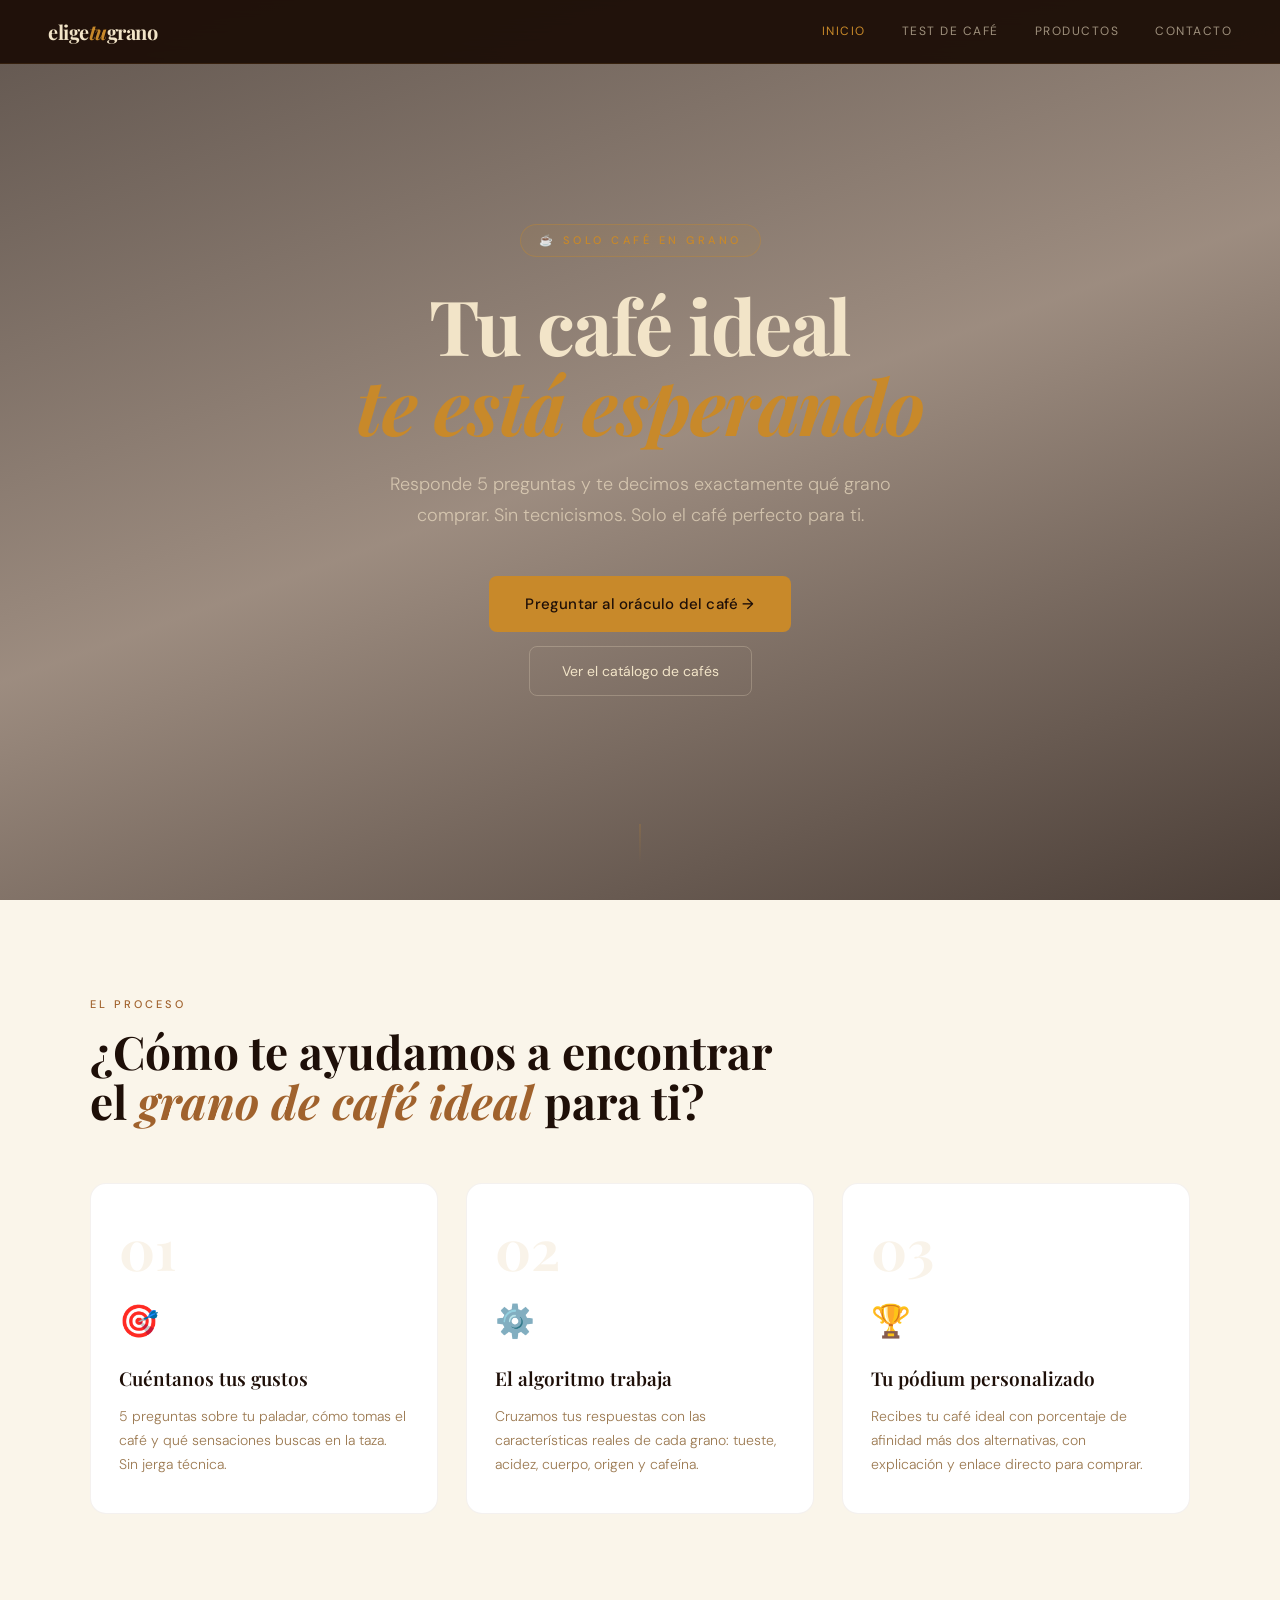
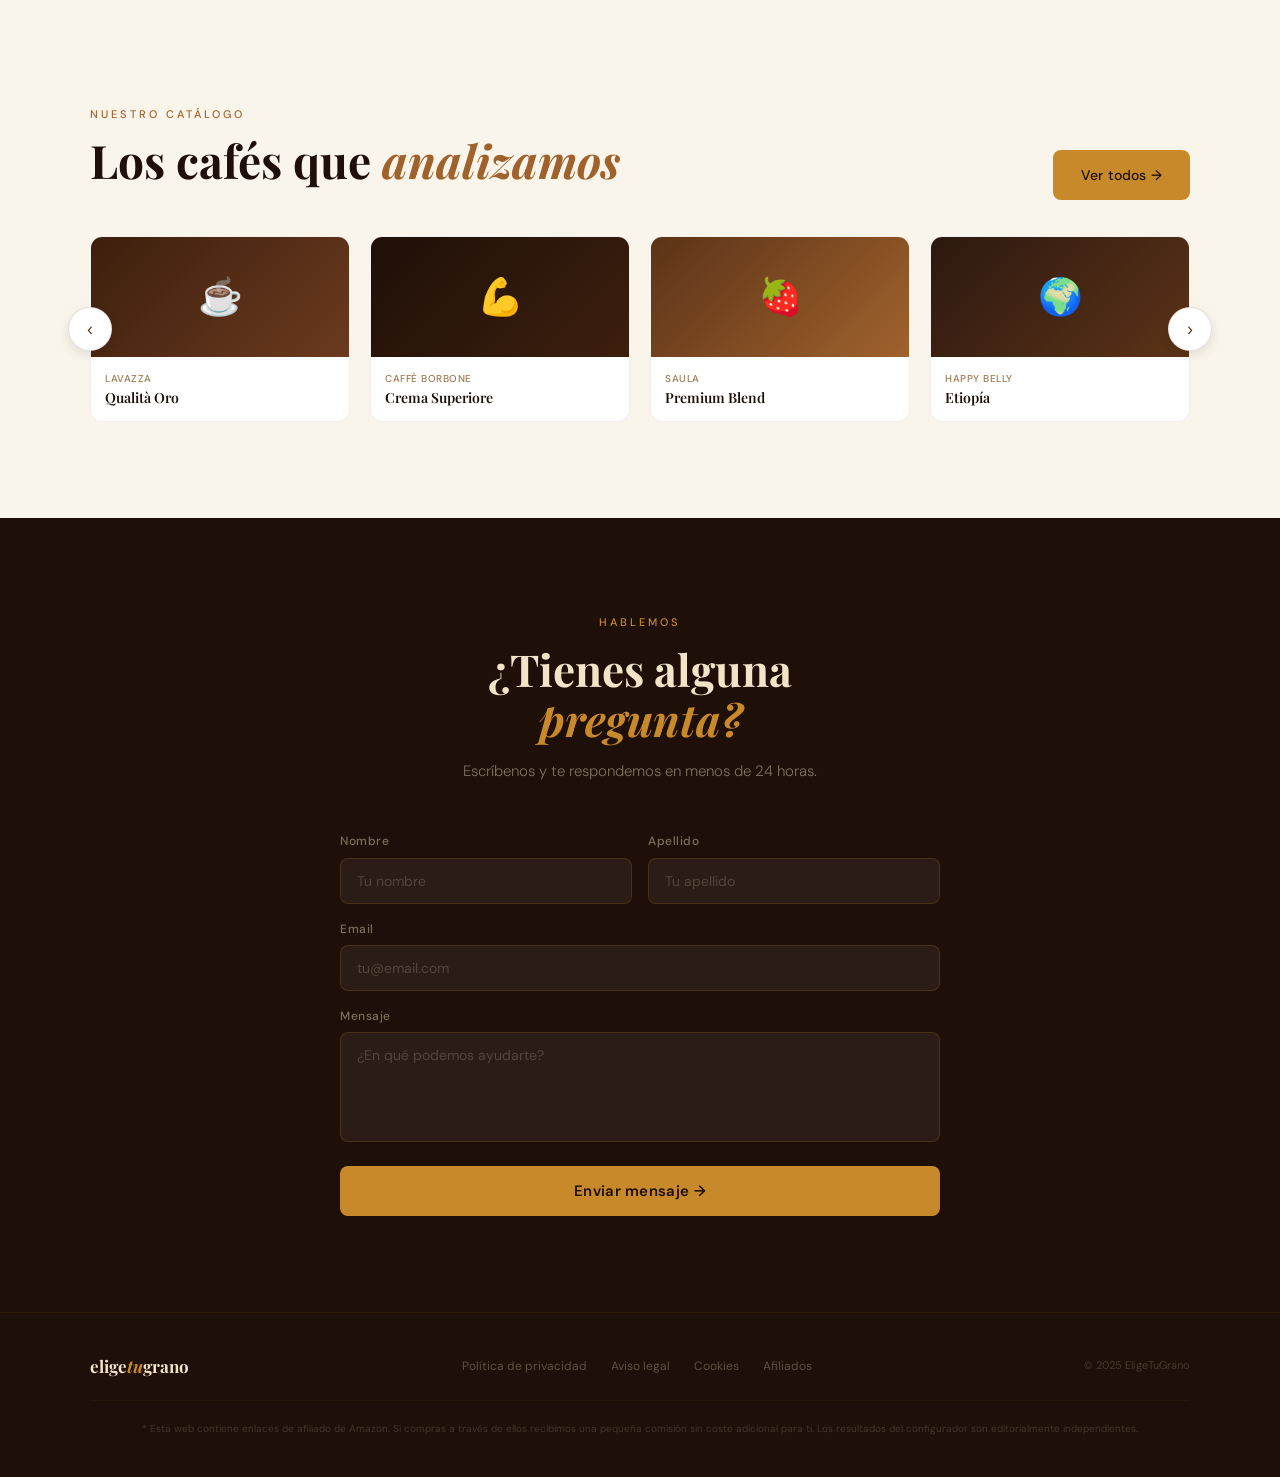
==== index.html @ d33032c9 "Add files via upload" ====
<!DOCTYPE html>
<html lang="es">
<head>
<meta charset="UTF-8">
<link rel="icon" href="favicon.png" type="image/png">
<link rel="apple-touch-icon" href="favicon.png">
<meta name="viewport" content="width=device-width, initial-scale=1.0">
<meta name="robots" content="noindex, nofollow">
<meta name="description" content="Descubre tu café en grano ideal en 5 preguntas. Configurador personalizado con pódium de afinidad.">
<title>EligeTuGrano — Encuentra tu café ideal en grano</title>
<!-- Google Tag Manager -->
<script>(function(w,d,s,l,i){w[l]=w[l]||[];w[l].push({'gtm.start':
new Date().getTime(),event:'gtm.js'});var f=d.getElementsByTagName(s)[0],
j=d.createElement(s),dl=l!='dataLayer'?'&l='+l:'';j.async=true;j.src=
'https://www.googletagmanager.com/gtm.js?id='+i+dl;f.parentNode.insertBefore(j,f);
})(window,document,'script','dataLayer','GTM-K8HG73FW');</script>
<!-- End Google Tag Manager -->
<link rel="preconnect" href="https://fonts.googleapis.com">
<link href="https://fonts.googleapis.com/css2?family=Playfair+Display:ital,wght@0,400;0,600;0,700;1,400;1,600&family=DM+Sans:ital,wght@0,300;0,400;0,500;1,300&display=swap" rel="stylesheet">
<link rel="stylesheet" href="estilos.css">
<style>
/* ── ESTILOS ESPECÍFICOS DE LA HOME ── */
.hero{min-height:100vh;position:relative;display:flex;align-items:center;justify-content:center;text-align:center;padding:100px 24px 80px;overflow:hidden;}
.hero-bg{position:absolute;inset:0;background-image:url('https://images.unsplash.com/photo-1447933601403-0c6688de566e?w=1600&q=80');background-size:cover;background-position:center;filter:brightness(0.35);}
.hero-overlay{position:absolute;inset:0;background:linear-gradient(160deg,rgba(30,15,8,0.7) 0%,rgba(61,31,13,0.5) 50%,rgba(30,15,8,0.8) 100%);}
.hero-content{position:relative;z-index:2;max-width:720px;}
.hero-eyebrow{display:inline-flex;align-items:center;gap:8px;font-size:11px;font-weight:500;letter-spacing:3.5px;text-transform:uppercase;color:var(--honey);margin-bottom:28px;border:1px solid rgba(200,137,42,0.35);padding:7px 18px;border-radius:40px;background:rgba(200,137,42,0.08);}
.hero-title{font-family:var(--font-serif);font-size:clamp(44px,7vw,76px);font-weight:700;color:var(--cream);line-height:1.05;margin-bottom:24px;letter-spacing:-1.5px;}
.hero-title em{font-style:italic;color:var(--honey);}
.hero-subtitle{font-size:18px;color:rgba(242,228,200,0.65);font-weight:300;line-height:1.75;max-width:520px;margin:0 auto 44px;}
.hero-cta{display:inline-flex;align-items:center;gap:10px;background:var(--honey);color:var(--espresso);border:none;border-radius:var(--radius-sm);padding:17px 36px;font-size:16px;font-weight:500;font-family:var(--font-sans);cursor:pointer;transition:all 0.25s;letter-spacing:0.2px;}
.hero-cta:hover{background:var(--latte);transform:translateY(-3px);box-shadow:0 12px 32px rgba(200,137,42,0.35);}
.hero-cta-arrow{font-size:18px;transition:transform 0.2s;}
.hero-cta:hover .hero-cta-arrow{transform:translateX(4px);}
.hero-scroll{position:absolute;bottom:36px;left:50%;transform:translateX(-50%);display:flex;flex-direction:column;align-items:center;gap:8px;animation:bounce 2s infinite;}
.hero-scroll-line{width:1px;height:40px;background:linear-gradient(to bottom,rgba(200,137,42,0.4),transparent);}
@keyframes bounce{0%,100%{transform:translateX(-50%) translateY(0);}50%{transform:translateX(-50%) translateY(6px);}}
.como{background:var(--milk);}
.como-header{margin-bottom:56px;}
.como-grid{display:grid;grid-template-columns:repeat(3,1fr);gap:28px;}
.como-card{background:white;border-radius:var(--radius-lg);padding:36px 28px;border:1px solid rgba(106,58,31,0.07);transition:all 0.35s;position:relative;overflow:hidden;opacity:0;transform:translateY(24px);}
.como-card.visible{opacity:1;transform:translateY(0);}
.como-card::after{content:'';position:absolute;bottom:0;left:0;right:0;height:2px;background:linear-gradient(90deg,var(--honey),var(--caramel));transform:scaleX(0);transition:transform 0.35s;transform-origin:left;}
.como-card:hover{transform:translateY(-6px);box-shadow:0 16px 40px rgba(106,58,31,0.1);}
.como-card:hover::after{transform:scaleX(1);}
.como-num{font-family:var(--font-serif);font-size:56px;font-weight:700;color:rgba(200,137,42,0.1);line-height:1;margin-bottom:20px;}
.como-icon{font-size:32px;margin-bottom:16px;display:block;}
.como-card-title{font-family:var(--font-serif);font-size:19px;font-weight:600;color:var(--espresso);margin-bottom:12px;}
.como-card-desc{font-size:14px;color:var(--text-soft);line-height:1.7;font-weight:300;}
.destacados{background:var(--foam);}
.destacados-header{display:flex;align-items:flex-end;justify-content:space-between;margin-bottom:48px;flex-wrap:wrap;gap:16px;}
.destacados-grid{display:grid;grid-template-columns:repeat(4,1fr);gap:20px;}
.destacado-card{background:white;border-radius:var(--radius-md);overflow:hidden;border:1px solid rgba(106,58,31,0.07);transition:all 0.3s;cursor:pointer;opacity:0;transform:translateY(20px);display:block;}
.destacado-card.visible{opacity:1;transform:translateY(0);}
.destacado-card:hover{transform:translateY(-6px);box-shadow:0 16px 32px rgba(106,58,31,0.14);}
.destacado-img{height:200px;display:flex;align-items:center;justify-content:center;font-size:56px;position:relative;overflow:hidden;}
.dest-bg1{background:linear-gradient(135deg,#2C1810,#5C3317);}
.dest-bg2{background:linear-gradient(135deg,#1E0F08,#3D1F0D);}
.dest-bg3{background:linear-gradient(135deg,#4A2010,#8B4A1A);}
.dest-bg4{background:linear-gradient(135deg,#3D1F0D,#7A4020);}
.destacado-badge{position:absolute;top:12px;left:12px;background:var(--honey);color:var(--espresso);font-size:9px;font-weight:700;letter-spacing:1.5px;text-transform:uppercase;padding:4px 10px;border-radius:4px;}
.destacado-body{padding:18px 16px 20px;}
.destacado-brand{font-size:11px;color:var(--text-soft);font-weight:500;letter-spacing:0.5px;margin-bottom:4px;text-transform:uppercase;}
.destacado-name{font-family:var(--font-serif);font-size:17px;font-weight:600;color:var(--espresso);line-height:1.3;}
.carrusel-section{background:var(--milk);}
.carrusel-header{display:flex;align-items:flex-end;justify-content:space-between;margin-bottom:36px;flex-wrap:wrap;gap:16px;}
.carrusel-wrap{position:relative;}
.carrusel-track-outer{overflow:hidden;border-radius:var(--radius-md);}
.carrusel-track{display:flex;gap:20px;transition:transform 0.4s cubic-bezier(0.4,0,0.2,1);}
.carrusel-item{flex:0 0 calc(25% - 15px);background:white;border-radius:var(--radius-md);border:1px solid rgba(106,58,31,0.08);overflow:hidden;cursor:pointer;transition:all 0.25s;display:block;}
.carrusel-item:hover{transform:translateY(-4px);box-shadow:0 8px 24px rgba(106,58,31,0.12);}
.carrusel-img{height:120px;display:flex;align-items:center;justify-content:center;font-size:36px;}
.car-bg1{background:linear-gradient(135deg,#3D1F0D,#6B3A1F);}
.car-bg2{background:linear-gradient(135deg,#1E0F08,#3D1F0D);}
.car-bg3{background:linear-gradient(135deg,#5C3317,#A0622D);}
.car-bg4{background:linear-gradient(135deg,#2C1810,#5C3317);}
.car-bg5{background:linear-gradient(135deg,#4A2010,#8B4A1A);}
.car-bg6{background:linear-gradient(135deg,#3A1A08,#704020);}
.carrusel-body{padding:14px;}
.carrusel-brand{font-size:10px;color:var(--text-soft);font-weight:500;letter-spacing:0.5px;margin-bottom:2px;text-transform:uppercase;}
.carrusel-name{font-family:var(--font-serif);font-size:14px;font-weight:600;color:var(--espresso);line-height:1.3;}
.carrusel-btn{position:absolute;top:50%;transform:translateY(-50%);width:44px;height:44px;border-radius:50%;background:white;border:1px solid rgba(106,58,31,0.15);display:flex;align-items:center;justify-content:center;cursor:pointer;transition:all 0.2s;font-size:18px;color:var(--bark);box-shadow:0 4px 12px rgba(0,0,0,0.1);z-index:10;}
.carrusel-btn:hover{background:var(--honey);color:var(--espresso);border-color:var(--honey);}
.carrusel-btn.prev{left:-22px;}
.carrusel-btn.next{right:-22px;}
.contacto-home{background:var(--espresso);padding:96px 24px;}
.contacto-home-inner{max-width:600px;margin:0 auto;text-align:center;}
.contacto-eyebrow{font-size:11px;font-weight:500;letter-spacing:3px;text-transform:uppercase;color:var(--honey);margin-bottom:12px;}
.contacto-title{font-family:var(--font-serif);font-size:clamp(28px,4vw,44px);font-weight:700;color:var(--cream);line-height:1.15;margin-bottom:14px;}
.contacto-title em{font-style:italic;color:var(--honey);}
.contacto-sub{font-size:15px;color:rgba(242,228,200,0.45);font-weight:300;line-height:1.7;margin-bottom:48px;}
.form-box{text-align:left;}
@media(max-width:1024px){.destacados-grid{grid-template-columns:repeat(2,1fr);}.carrusel-item{flex:0 0 calc(33.33% - 14px);}}
@media(max-width:768px){.como-grid{grid-template-columns:1fr;}.destacados-grid{grid-template-columns:repeat(2,1fr);}.carrusel-item{flex:0 0 calc(50% - 10px);}}
@media(max-width:480px){.destacados-grid{grid-template-columns:1fr;}.carrusel-item{flex:0 0 100%;}}
</style>
</head>
<body>
<!-- Google Tag Manager (noscript) -->
<noscript><iframe src="https://www.googletagmanager.com/ns.html?id=GTM-K8HG73FW"
height="0" width="0" style="display:none;visibility:hidden"></iframe></noscript>
<!-- End Google Tag Manager (noscript) -->

<div id="nav-placeholder"></div>
<section class="hero" id="inicio">
  <div class="hero-bg"></div>
  <div class="hero-overlay"></div>
  <div class="hero-content">
    <div class="hero-eyebrow">☕ Solo café en grano</div>
    <h1 class="hero-title">Tu café ideal<br><em>te está esperando</em></h1>
    <p class="hero-subtitle">Responde 5 preguntas y te decimos exactamente qué grano comprar. Sin tecnicismos. Solo el café perfecto para ti.</p>
    <div style="display:flex;flex-direction:column;align-items:center;gap:14px;margin-top:40px">
      <a href="configurador.html" class="btn-primary" style="font-size:15px;padding:16px 36px;">Preguntar al oráculo del café →</a>
      <a href="productos.html" class="btn-ghost" style="font-size:14px;padding:13px 32px;">Ver el catálogo de cafés</a>
    </div>
  </div>
  <div class="hero-scroll"><div class="hero-scroll-line"></div></div>
</section>

<section class="como" id="como">
  <div class="section-inner">
    <div class="como-header fade-in">
      <div class="section-eyebrow">El proceso</div>
      <h2 class="section-title">¿Cómo te ayudamos a encontrar<br>el <em>grano de café ideal</em> para ti?</h2>
    </div>
    <div class="como-grid">
      <div class="como-card">
        <div class="como-num">01</div>
        <span class="como-icon">🎯</span>
        <div class="como-card-title">Cuéntanos tus gustos</div>
        <div class="como-card-desc">5 preguntas sobre tu paladar, cómo tomas el café y qué sensaciones buscas en la taza. Sin jerga técnica.</div>
      </div>
      <div class="como-card">
        <div class="como-num">02</div>
        <span class="como-icon">⚙️</span>
        <div class="como-card-title">El algoritmo trabaja</div>
        <div class="como-card-desc">Cruzamos tus respuestas con las características reales de cada grano: tueste, acidez, cuerpo, origen y cafeína.</div>
      </div>
      <div class="como-card">
        <div class="como-num">03</div>
        <span class="como-icon">🏆</span>
        <div class="como-card-title">Tu pódium personalizado</div>
        <div class="como-card-desc">Recibes tu café ideal con porcentaje de afinidad más dos alternativas, con explicación y enlace directo para comprar.</div>
      </div>
    </div>

  </div>
</section>

<section class="destacados" id="section-destacados" style="display:none">
  <div class="section-inner">
    <div class="destacados-header fade-in">
      <div>
        <div class="section-eyebrow">Selección editorial</div>
        <h2 class="section-title">Cafés <em>destacados</em></h2>
        <p class="section-sub">Te presentamos las tendencias del momento</p>
      </div>
    </div>
    <div class="destacados-grid" id="destacados-grid">
      <a href="productos.html" class="destacado-card">
        <div class="destacado-img dest-bg1">☕<span class="destacado-badge">⭐ Top ventas</span></div>
        <div class="destacado-body"><div class="destacado-brand">Lavazza</div><div class="destacado-name">Qualità Oro</div></div>
      </a>
      <a href="productos.html" class="destacado-card">
        <div class="destacado-img dest-bg2">💪<span class="destacado-badge">🔥 Intenso</span></div>
        <div class="destacado-body"><div class="destacado-brand">Caffè Borbone</div><div class="destacado-name">Crema Superiore</div></div>
      </a>
      <a href="productos.html" class="destacado-card">
        <div class="destacado-img dest-bg3">🍓<span class="destacado-badge">✨ Gourmet</span></div>
        <div class="destacado-body"><div class="destacado-brand">Saula</div><div class="destacado-name">Premium Blend</div></div>
      </a>
      <a href="productos.html" class="destacado-card">
        <div class="destacado-img dest-bg4">🍃<span class="destacado-badge">☕ Desca</span></div>
        <div class="destacado-body"><div class="destacado-brand">Lavazza</div><div class="destacado-name">Dek</div></div>
      </a>
    </div>
  </div>
</section>

<section class="carrusel-section" id="carrusel">
  <div class="section-inner">
    <div class="carrusel-header fade-in">
      <div>
        <div class="section-eyebrow">Nuestro catálogo</div>
        <h2 class="section-title">Los cafés que <em>analizamos</em></h2>
      </div>
      <a href="productos.html" class="btn-primary">Ver todos →</a>
    </div>
    <div class="carrusel-wrap">
      <button class="carrusel-btn prev" onclick="moverCarrusel(-1)">‹</button>
      <div class="carrusel-track-outer">
        <div class="carrusel-track" id="carrusel-track">
          <a href="productos.html" class="carrusel-item"><div class="carrusel-img car-bg1">☕</div><div class="carrusel-body"><div class="carrusel-brand">Lavazza</div><div class="carrusel-name">Qualità Oro</div></div></a>
          <a href="productos.html" class="carrusel-item"><div class="carrusel-img car-bg2">💪</div><div class="carrusel-body"><div class="carrusel-brand">Caffè Borbone</div><div class="carrusel-name">Crema Superiore</div></div></a>
          <a href="productos.html" class="carrusel-item"><div class="carrusel-img car-bg3">🍓</div><div class="carrusel-body"><div class="carrusel-brand">Saula</div><div class="carrusel-name">Premium Blend</div></div></a>
          <a href="productos.html" class="carrusel-item"><div class="carrusel-img car-bg4">🌍</div><div class="carrusel-body"><div class="carrusel-brand">Happy Belly</div><div class="carrusel-name">Etiopía</div></div></a>
          <a href="productos.html" class="carrusel-item"><div class="carrusel-img car-bg5">🇮🇹</div><div class="carrusel-body"><div class="carrusel-brand">illy</div><div class="carrusel-name">Classico</div></div></a>
          <a href="productos.html" class="carrusel-item"><div class="carrusel-img car-bg6">⚡</div><div class="carrusel-body"><div class="carrusel-brand">Segafredo</div><div class="carrusel-name">Intermezzo</div></div></a>
          <a href="productos.html" class="carrusel-item"><div class="carrusel-img car-bg1">🔥</div><div class="carrusel-body"><div class="carrusel-brand">L'Or</div><div class="carrusel-name">Espresso Onyx</div></div></a>
          <a href="productos.html" class="carrusel-item"><div class="carrusel-img car-bg2">🍃</div><div class="carrusel-body"><div class="carrusel-brand">Lavazza</div><div class="carrusel-name">Dek</div></div></a>
        </div>
      </div>
      <button class="carrusel-btn next" onclick="moverCarrusel(1)">›</button>
    </div>
  </div>
</section>

<section class="contacto-home" id="contacto">
  <div class="contacto-home-inner">
    <div class="contacto-eyebrow fade-in">Hablemos</div>
    <h2 class="contacto-title fade-in">¿Tienes alguna<br><em>pregunta?</em></h2>
    <p class="contacto-sub fade-in">Escríbenos y te respondemos en menos de 24 horas.</p>
    <div class="form-box fade-in">
      <div class="form-row">
        <div class="form-group"><label class="form-label">Nombre</label><input class="form-input" type="text" placeholder="Tu nombre"></div>
        <div class="form-group"><label class="form-label">Apellido</label><input class="form-input" type="text" placeholder="Tu apellido"></div>
      </div>
      <div class="form-group"><label class="form-label">Email</label><input class="form-input" type="email" placeholder="tu@email.com"></div>
      <div class="form-group"><label class="form-label">Mensaje</label><textarea class="form-textarea" placeholder="¿En qué podemos ayudarte?"></textarea></div>
      <button class="btn-enviar">Enviar mensaje →</button>
    </div>
  </div>
</section>

<div id="footer-placeholder"></div>
<script>
function toggleNav(){document.getElementById('nav-links').classList.toggle('open');}
let carruselPos=0;
function getVisible(){if(window.innerWidth<=480)return 1;if(window.innerWidth<=768)return 2;if(window.innerWidth<=1024)return 3;return 4;}
function moverCarrusel(dir){
  const track=document.getElementById('carrusel-track');
  const items=track.querySelectorAll('.carrusel-item');
  const vis=getVisible();
  const max=items.length-vis;
  carruselPos=Math.max(0,Math.min(carruselPos+dir*vis,max));
  const w=track.querySelector('.carrusel-item').offsetWidth+20;
  track.style.transform=`translateX(-${carruselPos*w}px)`;
}
function actualizarFlechas(){const track=document.getElementById('carrusel-track');if(!track)return;const items=track.querySelectorAll('.carrusel-item');const vis=getVisible();const mostrar=items.length>vis;document.querySelectorAll('.carrusel-btn').forEach(b=>b.style.display=mostrar?'flex':'none');}
window.addEventListener('resize',()=>{carruselPos=0;document.getElementById('carrusel-track').style.transform='translateX(0)';actualizarFlechas();});
document.addEventListener('DOMContentLoaded',actualizarFlechas);
const obs=new IntersectionObserver(e=>{e.forEach(x=>{if(x.isIntersecting)x.target.classList.add('visible');});},{threshold:0.12});
document.querySelectorAll('.como-card,.fade-in').forEach(el=>obs.observe(el));
document.querySelectorAll('.como-card').forEach((c,i)=>c.style.transitionDelay=`${i*0.12}s`);

// ── AIRTABLE ──
const AT_TOKEN = 'patQdzm6Gx3iHvsbB.d9d4213b9ea3fa38b2ea942538bb63563dab9a97c8857f237c2458e0ea175c33';
const AT_URL = 'https://api.airtable.com/v0/appU497HbKExBkz2V/tbladJ82IdKnwI1oq';

const BG_CLASSES = ['bg-a','bg-b','bg-c','bg-d','bg-e','bg-f'];
const PERFIL_LABELS = {clasico:'Clásico',intenso:'Intenso',gourmet:'Gourmet',desca:'Descafeinado'};
const PERFIL_COLORS = {clasico:'#6B3A1F',intenso:'#1E0F08',gourmet:'#C8892A',desca:'#A0622D'};

function granosHome(i){ return BG_CLASSES[i % BG_CLASSES.length]; }
function bgPerfil(perfil){ return {clasico:'bg-clasico',intenso:'bg-intenso',gourmet:'bg-gourmet',desca:'bg-desca'}[perfil] || 'bg-a'; }

function imgHTML(cafe, i){
  if(cafe.Imagen && cafe.Imagen[0]) return `<img src="${cafe.Imagen[0].url}" alt="${cafe.Nombre}" style="width:100%;height:100%;object-fit:cover;">`;
  return `<svg width="48" height="60" viewBox="0 0 36 44" xmlns="http://www.w3.org/2000/svg" style="opacity:0.4"><path d="M18 2 C10 2, 3 9, 3 18 C3 27, 7 36, 12 40 C14 42, 16 43, 18 43 C20 43, 22 42, 24 40 C29 36, 33 27, 33 18 C33 9, 26 2, 18 2 Z" fill="#C8892A"/><path d="M18 2 C10 2, 3 9, 3 18 C3 27, 7 36, 12 40 C14 42, 16 43, 18 43 C20 43, 22 42, 24 40 C29 36, 33 27, 33 18 C33 9, 26 2, 18 2 Z" fill="none" stroke="#A0622D" stroke-width="1"/><path d="M18 5 C15 10, 13 14, 14 20 C15 26, 17 31, 18 40" stroke="#A0622D" stroke-width="2" fill="none" stroke-linecap="round"/></svg>`;
}

async function cargarHome(){
  try {
    const res = await fetch(`${AT_URL}?pageSize=100`, { headers: { Authorization: `Bearer ${AT_TOKEN}` } });
    const data = await res.json();
    const cafes = data.records.map(r => r.fields).filter(f => f.Activo == 1);

    // ── DESTACADOS (máx 4) ──
    const destacados = cafes.filter(f => f.Destacado_home == 1).slice(0, 4);
    const gridEl = document.getElementById('destacados-grid');
    const seccionEl = document.getElementById('section-destacados');
    if(seccionEl) seccionEl.style.display = destacados.length > 0 ? '' : 'none';
    if(gridEl && destacados.length > 0){
      gridEl.innerHTML = destacados.map((f,i) => `
        <a href="producto.html?id=${f.Slug}" class="destacado-card visible">
          <div class="destacado-img ${granosHome(i)}" style="position:relative;overflow:hidden">
            ${imgHTML(f, i)}
            ${f.Patrocinado==1 ? '<span class="destacado-badge">⭐ Destacado</span>' : `<span class="destacado-badge" style="background:${PERFIL_COLORS[f.Perfil]||'#6B3A1F'};color:white">${PERFIL_LABELS[f.Perfil]||f.Perfil}</span>`}
          </div>
          <div class="destacado-body">
            <div class="destacado-brand">${f.Marca}</div>
            <div class="destacado-name">${f.Nombre}</div>
          </div>
        </a>`).join('');
    }

    // ── CARRUSEL ANALIZADOS (máx 16) ──
    const analizados = cafes.sort((a,b) => a.ID - b.ID).slice(0, 16);
    const track = document.getElementById('carrusel-track');
    if(track && analizados.length > 0){
      track.innerHTML = analizados.map((f,i) => `
        <a href="producto.html?id=${f.Slug}" class="carrusel-item">
          <div class="carrusel-img ${f.Imagen && f.Imagen[0] ? '' : granosHome(i)}" style="overflow:hidden;background:${f.Imagen && f.Imagen[0] ? 'white' : ''}">
            ${f.Imagen && f.Imagen[0] ? `<img src="${f.Imagen[0].url}" alt="${f.Nombre}" style="width:100%;height:100%;object-fit:contain;padding:8px;">` : imgHTML(f, i)}
          </div>
          <div class="carrusel-body">
            <div class="carrusel-brand">${f.Marca}</div>
            <div class="carrusel-name">${f.Nombre}</div>
          </div>
        </a>`).join('');
      carruselPos = 0;
      track.style.transform = 'translateX(0)';
      actualizarFlechas();
    }
  } catch(err){
    console.error('Error cargando home desde Airtable:', err);
  }
}

cargarHome();
</script>

<script>
// Cargar nav y footer dinámicamente
function cargarComponente(id, archivo) {
  fetch(archivo)
    .then(r => r.text())
    .then(html => {
      document.getElementById(id).innerHTML = html;
      // Marcar página activa en el nav
      if(id === 'nav-placeholder') {
        const ruta = window.location.pathname.split('/').pop() || 'index.html';
        document.querySelectorAll('#nav-links a').forEach(a => {
          if(a.getAttribute('href') === ruta) a.classList.add('active');
        });
      }
    })
    .catch(() => console.warn('No se pudo cargar ' + archivo));
}
cargarComponente('nav-placeholder', 'nav.html');
cargarComponente('footer-placeholder', 'footer.html');
</script>
</body>
</html>
---- estilos.css ----
/* ============================================================
   ELIGETUGRANO.COM — Hoja de estilos global
   Para cambiar colores corporativos, edita solo las variables
   del bloque :root y se aplica a toda la web automáticamente.
   ============================================================ */

/* ── VARIABLES CORPORATIVAS ── */
:root {
  /* Paleta de color */
  --espresso:   #1E0F08;   /* Negro café — fondo oscuro, textos principales */
  --roast:      #3D1F0D;   /* Marrón muy oscuro — gradientes, fondos secundarios */
  --bark:       #6B3A1F;   /* Marrón medio — bordes, acentos */
  --caramel:    #A0622D;   /* Marrón cálido — eyebrows, subtítulos */
  --honey:      #C8892A;   /* Dorado — color principal de marca, CTAs, acentos */
  --latte:      #D9B483;   /* Dorado claro — hover states, textos suaves sobre oscuro */
  --cream:      #F2E4C8;   /* Crema — textos sobre fondo oscuro */
  --milk:       #FAF5EA;   /* Blanco cálido — fondos de secciones alternas */
  --foam:       #FDFAF3;   /* Blanco muy cálido — fondo base de la web */

  /* Texto */
  --text-dark:  #1E0F08;   /* Texto principal */
  --text-mid:   #6B4B2A;   /* Texto secundario */
  --text-soft:  #9C7A52;   /* Texto terciario, placeholders */

  /* Tipografía */
  --font-serif: 'Playfair Display', serif;   /* Títulos y elementos destacados */
  --font-sans:  'DM Sans', sans-serif;       /* Cuerpo de texto, UI */

  /* Espaciado de secciones */
  --section-padding: 96px 24px;

  /* Bordes y radios */
  --radius-sm:  8px;
  --radius-md:  12px;
  --radius-lg:  16px;
  --radius-xl:  20px;
}

/* ── RESET Y BASE ── */
*, *::before, *::after { box-sizing: border-box; margin: 0; padding: 0; }
html { scroll-behavior: smooth; }
body {
  font-family: var(--font-sans);
  background: var(--foam);
  color: var(--text-dark);
  overflow-x: hidden;
  line-height: 1.6;
}
img { max-width: 100%; display: block; }
a { text-decoration: none; }

/* ── NAV ── */
nav {
  position: fixed; top: 0; left: 0; right: 0; z-index: 100;
  background: rgba(30,15,8,0.96);
  backdrop-filter: blur(16px);
  border-bottom: 1px solid rgba(200,137,42,0.12);
  padding: 0 48px; height: 64px;
  display: flex; align-items: center; justify-content: space-between;
}
.nav-logo {
  font-family: var(--font-serif);
  font-size: 20px; font-weight: 700;
  color: var(--cream); cursor: pointer;
  letter-spacing: -0.5px;
}
.nav-logo span { color: var(--honey); font-style: italic; }
.nav-links { display: flex; gap: 36px; align-items: center; }
.nav-links a {
  font-size: 12px; font-weight: 400;
  color: rgba(242,228,200,0.6);
  letter-spacing: 1.5px; text-transform: uppercase;
  transition: color 0.2s; cursor: pointer;
}
.nav-links a:hover { color: var(--latte); }
.nav-links a.active { color: var(--honey); }
.nav-burger {
  display: none; background: none; border: none;
  color: var(--cream); font-size: 22px; cursor: pointer;
}

/* ── SECCIONES GENERALES ── */
section { padding: var(--section-padding); }
.section-inner { max-width: 1100px; margin: 0 auto; }

.section-eyebrow {
  font-size: 11px; font-weight: 500;
  letter-spacing: 3px; text-transform: uppercase;
  color: var(--caramel); margin-bottom: 12px;
}
.section-title {
  font-family: var(--font-serif);
  font-size: clamp(30px, 4vw, 46px);
  font-weight: 700; color: var(--espresso);
  line-height: 1.1; margin-bottom: 14px;
}
.section-title em { font-style: italic; color: var(--caramel); }
.section-sub {
  font-size: 16px; color: var(--text-soft);
  font-weight: 300; line-height: 1.7; max-width: 540px;
}

/* ── BOTONES ── */
.btn-primary {
  display: inline-flex; align-items: center; gap: 8px;
  background: var(--honey); color: var(--espresso);
  border: none; border-radius: var(--radius-sm);
  padding: 14px 28px; font-size: 14px; font-weight: 500;
  font-family: var(--font-sans); cursor: pointer;
  transition: all 0.25s; letter-spacing: 0.2px;
}
.btn-primary:hover {
  background: var(--latte);
  transform: translateY(-2px);
  box-shadow: 0 8px 24px rgba(200,137,42,0.3);
}
.btn-ghost {
  display: inline-flex; align-items: center; gap: 8px;
  background: transparent; color: var(--cream);
  border: 1px solid rgba(242,228,200,0.25);
  border-radius: var(--radius-sm);
  padding: 14px 28px; font-size: 14px; font-weight: 400;
  font-family: var(--font-sans); cursor: pointer;
  transition: all 0.25s;
}
.btn-ghost:hover {
  border-color: rgba(242,228,200,0.5);
  background: rgba(242,228,200,0.05);
}
.btn-secondary {
  display: inline-flex; align-items: center; gap: 6px;
  background: none; color: var(--caramel);
  border: 1.5px solid rgba(160,98,45,0.3);
  border-radius: var(--radius-sm);
  padding: 11px 22px; font-size: 13px; font-weight: 500;
  font-family: var(--font-sans); cursor: pointer;
  transition: all 0.2s;
}
.btn-secondary:hover { background: var(--cream); border-color: var(--caramel); }

/* ── TAGS ── */
.tag {
  background: var(--cream); color: var(--bark);
  font-size: 11px; font-weight: 500;
  padding: 4px 10px; border-radius: 20px;
  display: inline-block;
}

/* ── BADGE PATROCINADO ── */
.sponsored-badge {
  display: inline-block;
  background: rgba(200,137,42,0.12); color: var(--honey);
  font-size: 9px; font-weight: 600;
  letter-spacing: 1.5px; text-transform: uppercase;
  padding: 3px 7px; border-radius: 4px;
  margin-left: 8px; vertical-align: middle;
}

/* ── FORMULARIOS ── */
.form-label {
  font-size: 12px; font-weight: 500;
  color: rgba(242,228,200,0.45);
  letter-spacing: 0.5px; display: block; margin-bottom: 6px;
}
.form-input, .form-textarea, .form-select {
  width: 100%;
  background: rgba(255,255,255,0.06);
  border: 1px solid rgba(200,137,42,0.18);
  border-radius: var(--radius-sm);
  padding: 13px 16px; font-size: 14px;
  color: var(--cream); font-family: var(--font-sans);
  transition: border-color 0.2s; outline: none;
}
.form-input::placeholder,
.form-textarea::placeholder { color: rgba(242,228,200,0.2); }
.form-input:focus,
.form-textarea:focus,
.form-select:focus { border-color: var(--honey); }
.form-textarea { height: 110px; resize: none; }
.form-select { color: rgba(242,228,200,0.45); }
.form-select option { background: var(--roast); color: var(--cream); }
.form-group { margin-bottom: 16px; }
.form-row { display: grid; grid-template-columns: 1fr 1fr; gap: 16px; }
.btn-enviar {
  width: 100%; background: var(--honey); color: var(--espresso);
  border: none; border-radius: var(--radius-sm);
  padding: 15px; font-size: 15px; font-weight: 600;
  font-family: var(--font-sans); cursor: pointer;
  transition: all 0.2s; letter-spacing: 0.3px;
}
.btn-enviar:hover { background: var(--latte); transform: translateY(-1px); }

/* ── AMAZON BTN ── */
.btn-amazon {
  background: #FF9900; color: #111;
  border: none; border-radius: var(--radius-sm);
  padding: 9px 16px; font-size: 12px; font-weight: 600;
  cursor: pointer; font-family: var(--font-sans);
  display: inline-flex; align-items: center; gap: 5px;
  transition: all 0.2s;
}
.btn-amazon:hover { background: #e68900; transform: translateY(-1px); }
.btn-amazon-sm {
  background: #FF9900; color: #111;
  border: none; border-radius: 6px;
  padding: 7px 12px; font-size: 11px; font-weight: 600;
  cursor: pointer; font-family: var(--font-sans); white-space: nowrap;
}

/* ── FOOTER ── */
footer {
  background: var(--espresso);
  border-top: 1px solid rgba(200,137,42,0.08);
  padding: 40px 48px;
}
.footer-inner {
  max-width: 1100px; margin: 0 auto;
  display: flex; align-items: center;
  justify-content: space-between; flex-wrap: wrap; gap: 20px;
}
.footer-logo {
  font-family: var(--font-serif);
  font-size: 17px; font-weight: 700; color: var(--cream);
}
.footer-logo span { color: var(--honey); font-style: italic; }
.footer-links { display: flex; gap: 24px; }
.footer-links a {
  font-size: 12px; color: rgba(242,228,200,0.3);
  cursor: pointer; transition: color 0.2s;
}
.footer-links a:hover { color: var(--latte); }
.footer-copy { font-size: 11px; color: rgba(242,228,200,0.2); }
.affil-note {
  font-size: 10px; color: rgba(242,228,200,0.18);
  text-align: center; max-width: 1100px;
  margin: 20px auto 0; padding-top: 20px;
  border-top: 1px solid rgba(200,137,42,0.06);
}

/* ── ANIMACIONES ── */
.fade-in {
  opacity: 0; transform: translateY(24px);
  transition: opacity 0.6s ease, transform 0.6s ease;
}
.fade-in.visible { opacity: 1; transform: translateY(0); }

/* ── RESPONSIVE ── */
@media(max-width: 768px) {
  nav { padding: 0 24px; }
  .nav-links { display: none; }
  .nav-burger { display: block; }
  .nav-links.open {
    display: flex; flex-direction: column;
    position: fixed; top: 64px; left: 0; right: 0;
    background: rgba(30,15,8,0.98);
    padding: 24px 32px 32px; gap: 20px;
    border-bottom: 1px solid rgba(200,137,42,0.1);
  }
  .form-row { grid-template-columns: 1fr; }
  footer { padding: 40px 24px; }
  .footer-inner { flex-direction: column; text-align: center; }
  .footer-links { flex-wrap: wrap; justify-content: center; }
}

/* ── TOOLTIPS GLOBALES ── */
.atributo-tooltip-text,
.filtro-tooltip-text {
  display: none;
  position: fixed;
  background: var(--espresso);
  color: var(--cream);
  font-size: 11px;
  font-weight: 300;
  line-height: 1.5;
  padding: 8px 10px;
  border-radius: 6px;
  white-space: nowrap;
  z-index: 9999;
  box-shadow: 0 4px 12px rgba(0,0,0,0.2);
  pointer-events: none;
  text-transform: none;
  letter-spacing: 0;
  font-family: var(--font-sans);
}
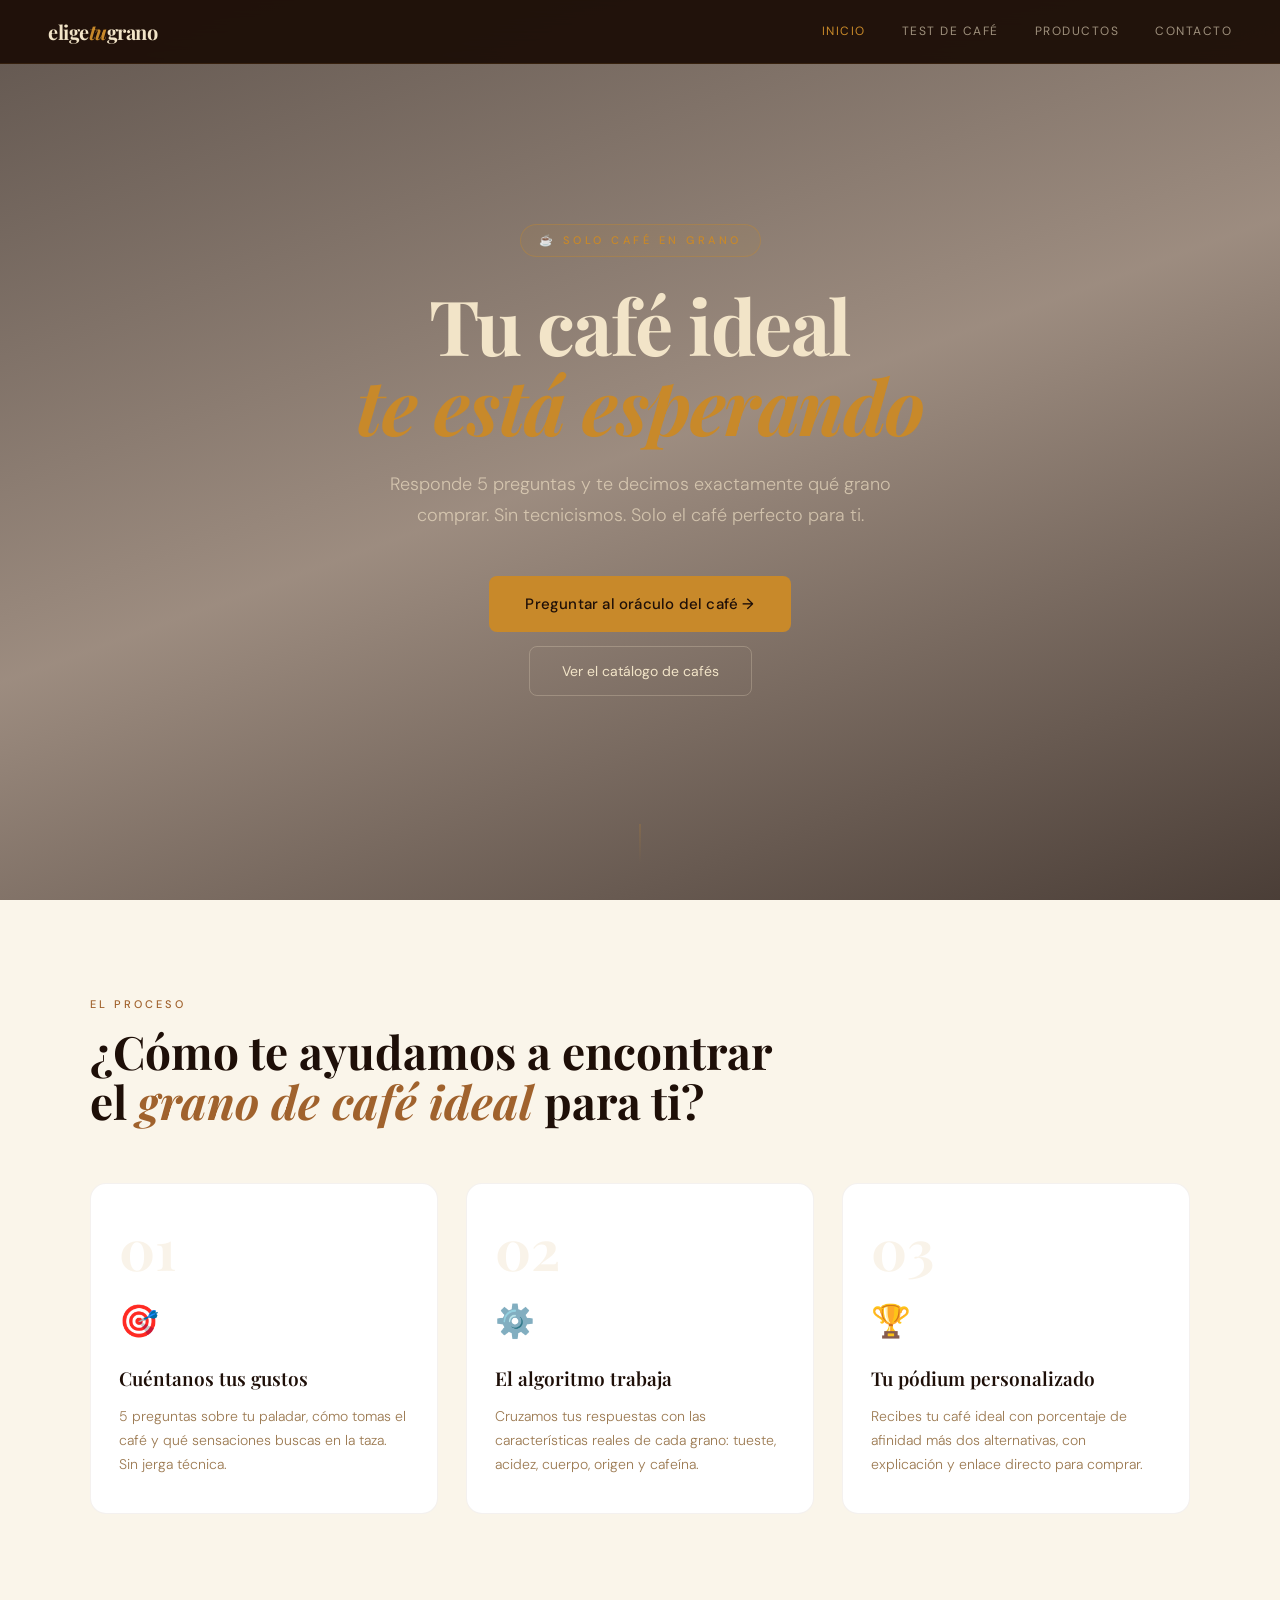
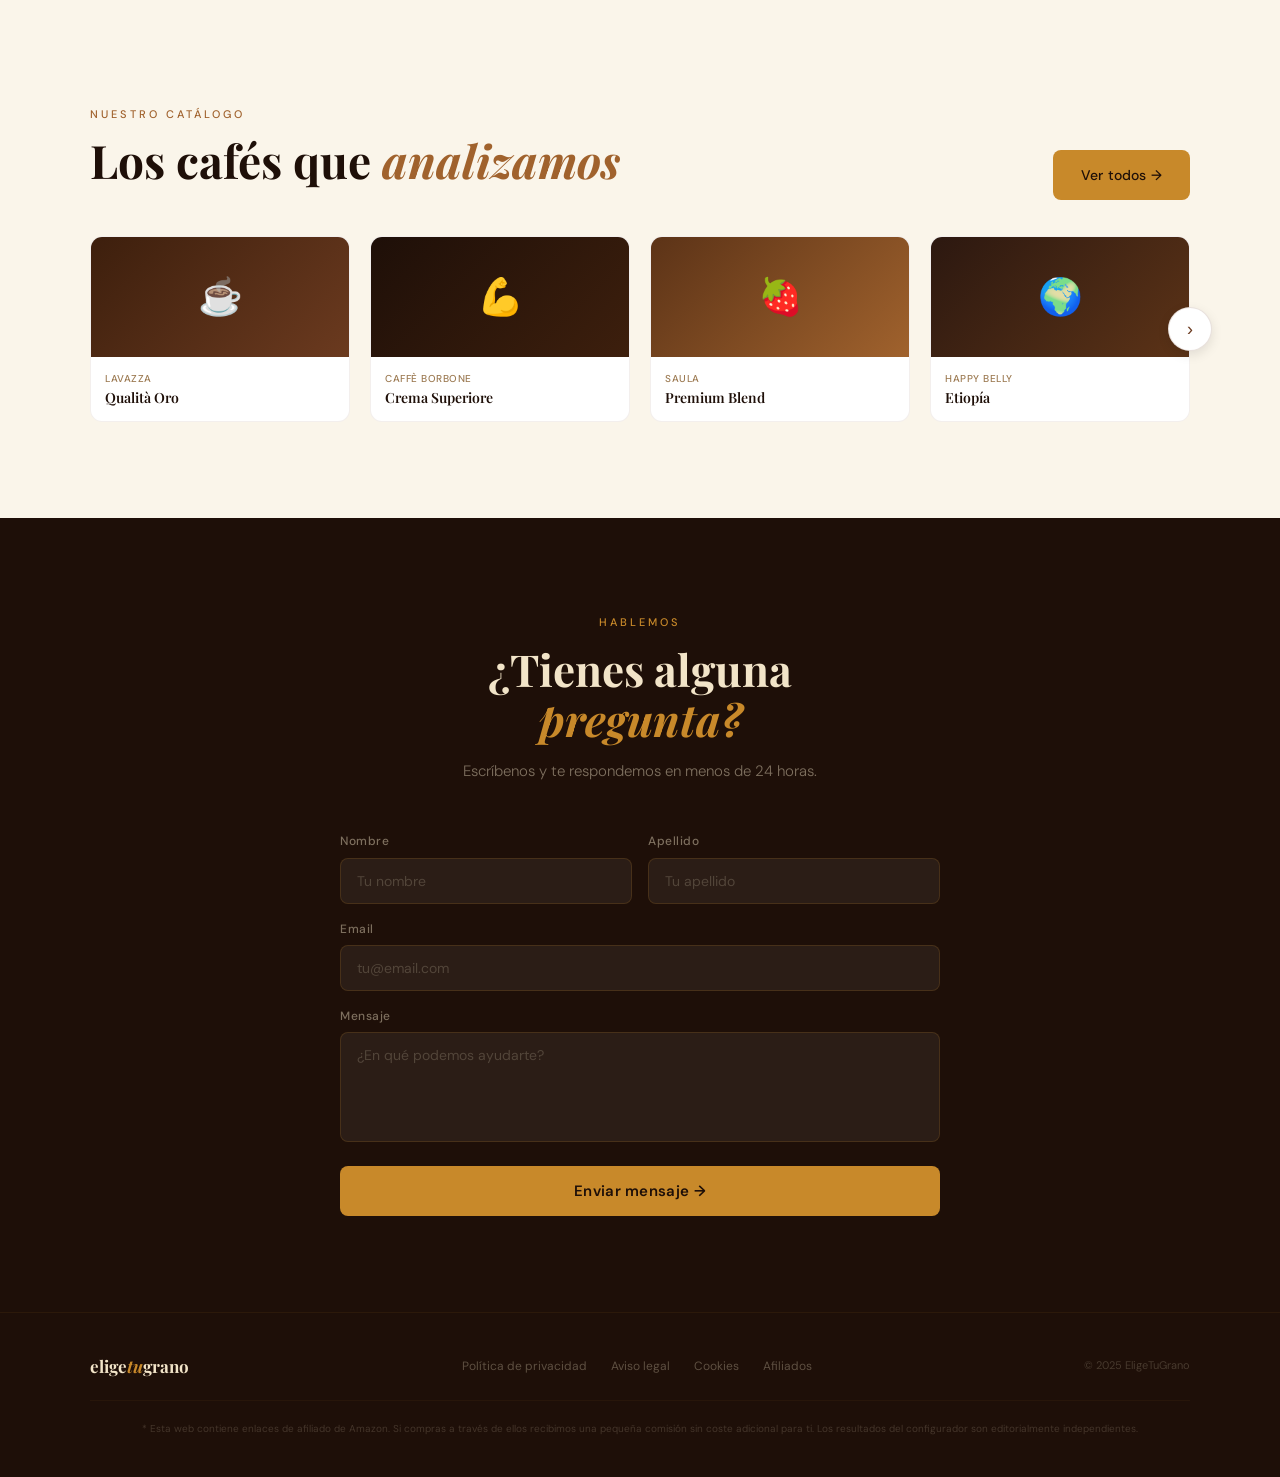
==== commit 816026c1: "Add files via upload" ====
--- a/index.html
+++ b/index.html
@@ -67,7 +67,7 @@
 .carrusel-wrap{position:relative;}
 .carrusel-track-outer{overflow:hidden;border-radius:var(--radius-md);}
 .carrusel-track{display:flex;gap:20px;transition:transform 0.4s cubic-bezier(0.4,0,0.2,1);}
-.carrusel-item{flex:0 0 calc(25% - 15px);background:white;border-radius:var(--radius-md);border:1px solid rgba(106,58,31,0.08);overflow:hidden;cursor:pointer;transition:all 0.25s;display:block;}
+.carrusel-item{flex:0 0 calc(25% - 15px);background:white;border-radius:var(--radius-md);border:1px solid rgba(106,58,31,0.08);overflow:hidden;cursor:pointer;transition:all 0.25s;display:block;}@media(max-width:768px){.carrusel-item{flex:0 0 calc(50% - 10px);}}
 .carrusel-item:hover{transform:translateY(-4px);box-shadow:0 8px 24px rgba(106,58,31,0.12);}
 .carrusel-img{height:120px;display:flex;align-items:center;justify-content:center;font-size:36px;}
 .car-bg1{background:linear-gradient(135deg,#3D1F0D,#6B3A1F);}
@@ -226,7 +226,7 @@
 <script>
 function toggleNav(){document.getElementById('nav-links').classList.toggle('open');}
 let carruselPos=0;
-function getVisible(){if(window.innerWidth<=480)return 1;if(window.innerWidth<=768)return 2;if(window.innerWidth<=1024)return 3;return 4;}
+function getVisible(){if(window.innerWidth<=768)return 2;if(window.innerWidth<=1024)return 3;return 4;}
 function moverCarrusel(dir){
   const track=document.getElementById('carrusel-track');
   const items=track.querySelectorAll('.carrusel-item');
@@ -235,8 +235,19 @@
   carruselPos=Math.max(0,Math.min(carruselPos+dir*vis,max));
   const w=track.querySelector('.carrusel-item').offsetWidth+20;
   track.style.transform=`translateX(-${carruselPos*w}px)`;
-}
-function actualizarFlechas(){const track=document.getElementById('carrusel-track');if(!track)return;const items=track.querySelectorAll('.carrusel-item');const vis=getVisible();const mostrar=items.length>vis;document.querySelectorAll('.carrusel-btn').forEach(b=>b.style.display=mostrar?'flex':'none');}
+  actualizarFlechas();
+}
+function actualizarFlechas(){
+  const track=document.getElementById('carrusel-track');
+  if(!track)return;
+  const items=track.querySelectorAll('.carrusel-item');
+  const vis=getVisible();
+  const max=Math.max(0,items.length-vis);
+  const btnPrev=document.querySelector('.carrusel-btn.prev');
+  const btnNext=document.querySelector('.carrusel-btn.next');
+  if(btnPrev) btnPrev.style.display=carruselPos>0?'flex':'none';
+  if(btnNext) btnNext.style.display=carruselPos<max?'flex':'none';
+}
 window.addEventListener('resize',()=>{carruselPos=0;document.getElementById('carrusel-track').style.transform='translateX(0)';actualizarFlechas();});
 document.addEventListener('DOMContentLoaded',actualizarFlechas);
 const obs=new IntersectionObserver(e=>{e.forEach(x=>{if(x.isIntersecting)x.target.classList.add('visible');});},{threshold:0.12});
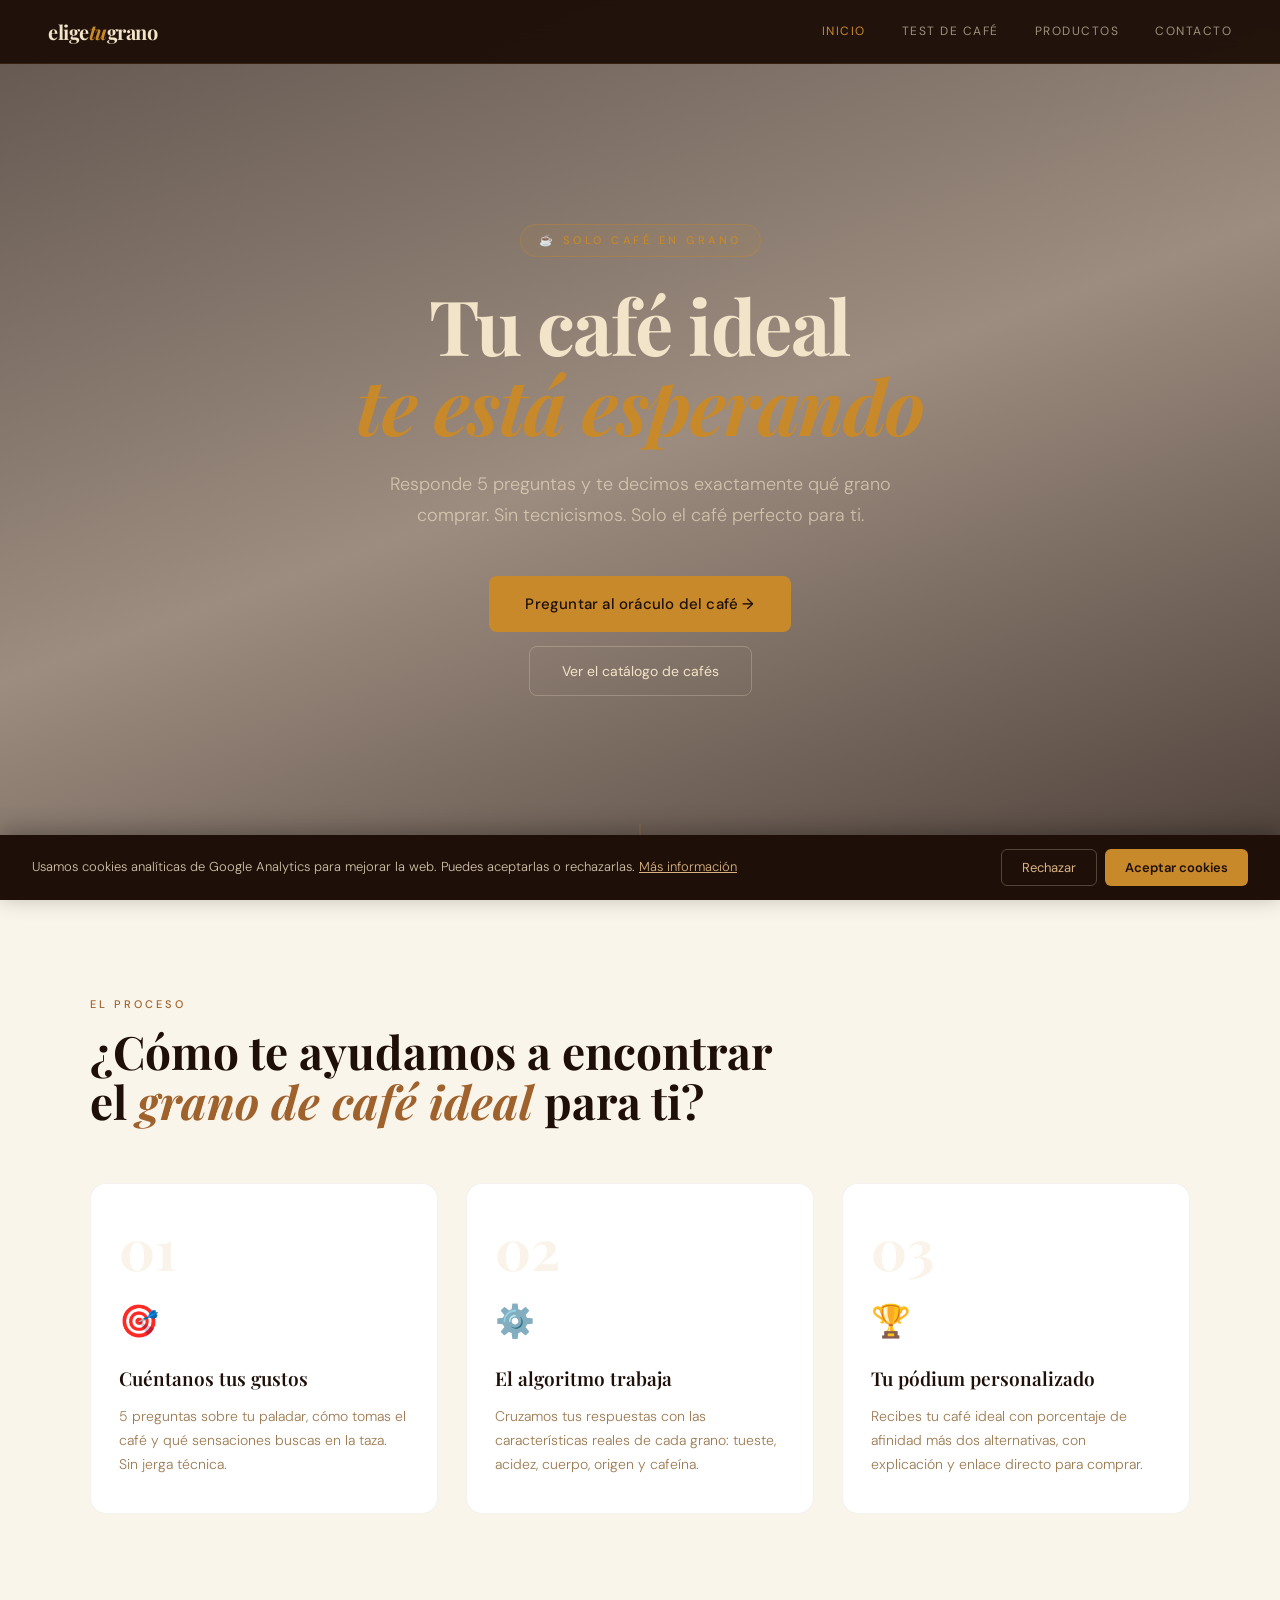
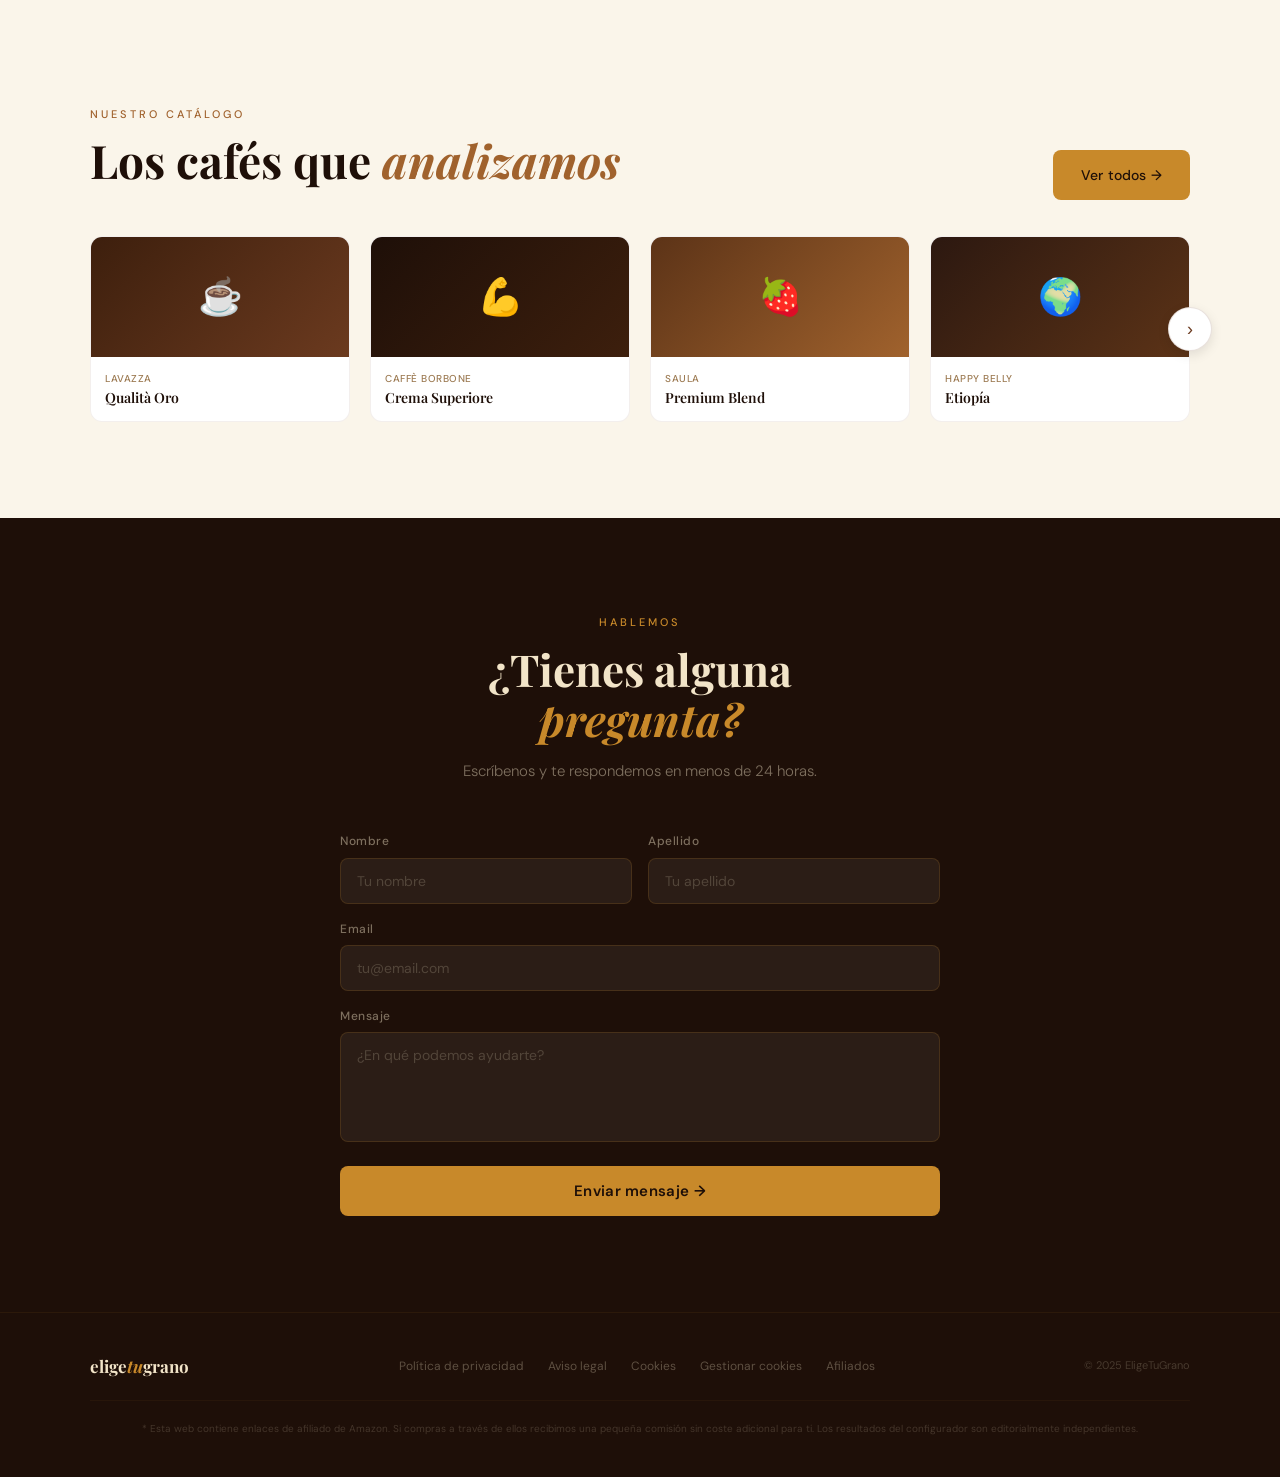
==== commit 1b6f29bd: "Add files via upload" ====
--- a/index.html
+++ b/index.html
@@ -5,16 +5,8 @@
 <link rel="icon" href="favicon.png" type="image/png">
 <link rel="apple-touch-icon" href="favicon.png">
 <meta name="viewport" content="width=device-width, initial-scale=1.0">
-<meta name="robots" content="noindex, nofollow">
 <meta name="description" content="Descubre tu café en grano ideal en 5 preguntas. Configurador personalizado con pódium de afinidad.">
 <title>EligeTuGrano — Encuentra tu café ideal en grano</title>
-<!-- Google Tag Manager -->
-<script>(function(w,d,s,l,i){w[l]=w[l]||[];w[l].push({'gtm.start':
-new Date().getTime(),event:'gtm.js'});var f=d.getElementsByTagName(s)[0],
-j=d.createElement(s),dl=l!='dataLayer'?'&l='+l:'';j.async=true;j.src=
-'https://www.googletagmanager.com/gtm.js?id='+i+dl;f.parentNode.insertBefore(j,f);
-})(window,document,'script','dataLayer','GTM-K8HG73FW');</script>
-<!-- End Google Tag Manager -->
 <link rel="preconnect" href="https://fonts.googleapis.com">
 <link href="https://fonts.googleapis.com/css2?family=Playfair+Display:ital,wght@0,400;0,600;0,700;1,400;1,600&family=DM+Sans:ital,wght@0,300;0,400;0,500;1,300&display=swap" rel="stylesheet">
 <link rel="stylesheet" href="estilos.css">
@@ -96,11 +88,6 @@
 </style>
 </head>
 <body>
-<!-- Google Tag Manager (noscript) -->
-<noscript><iframe src="https://www.googletagmanager.com/ns.html?id=GTM-K8HG73FW"
-height="0" width="0" style="display:none;visibility:hidden"></iframe></noscript>
-<!-- End Google Tag Manager (noscript) -->
-
 <div id="nav-placeholder"></div>
 <section class="hero" id="inicio">
   <div class="hero-bg"></div>
@@ -211,16 +198,31 @@
     <h2 class="contacto-title fade-in">¿Tienes alguna<br><em>pregunta?</em></h2>
     <p class="contacto-sub fade-in">Escríbenos y te respondemos en menos de 24 horas.</p>
     <div class="form-box fade-in">
-      <div class="form-row">
-        <div class="form-group"><label class="form-label">Nombre</label><input class="form-input" type="text" placeholder="Tu nombre"></div>
-        <div class="form-group"><label class="form-label">Apellido</label><input class="form-input" type="text" placeholder="Tu apellido"></div>
-      </div>
-      <div class="form-group"><label class="form-label">Email</label><input class="form-input" type="email" placeholder="tu@email.com"></div>
-      <div class="form-group"><label class="form-label">Mensaje</label><textarea class="form-textarea" placeholder="¿En qué podemos ayudarte?"></textarea></div>
-      <button class="btn-enviar">Enviar mensaje →</button>
+      <form id="contact-form">
+        <input type="hidden" name="access_key" value="a226b13a-4c96-4243-8899-745615a57700">
+        <input type="hidden" name="subject" value="Nuevo mensaje de contacto — EligeTuGrano">
+        <input type="checkbox" name="botcheck" style="display:none">
+        <div class="form-row">
+          <div class="form-group"><label class="form-label">Nombre</label><input class="form-input" type="text" name="nombre" placeholder="Tu nombre" required></div>
+          <div class="form-group"><label class="form-label">Apellido</label><input class="form-input" type="text" name="apellido" placeholder="Tu apellido"></div>
+        </div>
+        <div class="form-group"><label class="form-label">Email</label><input class="form-input" type="email" name="email" placeholder="tu@email.com" required></div>
+        <div class="form-group"><label class="form-label">Mensaje</label><textarea class="form-textarea" name="mensaje" placeholder="¿En qué podemos ayudarte?" required></textarea></div>
+        <button type="submit" class="btn-enviar" id="btn-enviar">Enviar mensaje →</button>
+      </form>
     </div>
   </div>
 </section>
+
+<!-- Modal confirmación -->
+<div id="modal-contacto" style="display:none;position:fixed;inset:0;background:rgba(30,15,8,0.7);z-index:1000;display:none;align-items:center;justify-content:center;padding:24px;">
+  <div style="background:white;border-radius:16px;padding:40px 32px;max-width:400px;width:100%;text-align:center;position:relative;">
+    <div style="font-size:48px;margin-bottom:16px;">☕</div>
+    <h3 style="font-family:'Playfair Display',serif;font-size:22px;font-weight:700;color:var(--espresso);margin-bottom:10px;">¡Mensaje enviado!</h3>
+    <p style="font-size:14px;color:var(--text-soft);line-height:1.6;margin-bottom:24px;">Gracias por escribirnos. Te responderemos en menos de 24 horas.</p>
+    <button onclick="cerrarModal()" style="background:var(--honey);color:var(--espresso);border:none;border-radius:8px;padding:12px 28px;font-size:14px;font-weight:600;cursor:pointer;font-family:'DM Sans',sans-serif;">Cerrar</button>
+  </div>
+</div>
 
 <div id="footer-placeholder"></div>
 <script>
@@ -322,6 +324,55 @@
 </script>
 
 <script>
+// Scroll a ancla tras carga completa
+window.addEventListener('load', function() {
+  if(window.location.hash) {
+    setTimeout(() => {
+      const el = document.querySelector(window.location.hash);
+      if(el) el.scrollIntoView({ behavior: 'smooth', block: 'start' });
+    }, 300);
+  }
+});
+
+// Formulario de contacto Web3Forms
+document.getElementById('contact-form').addEventListener('submit', async function(e) {
+  e.preventDefault();
+  const btn = document.getElementById('btn-enviar');
+  btn.textContent = 'Enviando...';
+  btn.disabled = true;
+
+  const formData = new FormData(this);
+  try {
+    const res = await fetch('https://api.web3forms.com/submit', {
+      method: 'POST',
+      body: formData
+    });
+    const data = await res.json();
+    if(data.success) {
+      this.reset();
+      const modal = document.getElementById('modal-contacto');
+      modal.style.display = 'flex';
+    } else {
+      alert('Ha habido un error. Por favor inténtalo de nuevo.');
+    }
+  } catch(err) {
+    alert('Ha habido un error de conexión. Por favor inténtalo de nuevo.');
+  }
+  btn.textContent = 'Enviar mensaje →';
+  btn.disabled = false;
+});
+
+function cerrarModal() {
+  document.getElementById('modal-contacto').style.display = 'none';
+}
+
+// Cerrar modal al hacer clic fuera
+document.getElementById('modal-contacto').addEventListener('click', function(e) {
+  if(e.target === this) cerrarModal();
+});
+</script>
+
+<script>
 // Cargar nav y footer dinámicamente
 function cargarComponente(id, archivo) {
   fetch(archivo)
@@ -341,5 +392,42 @@
 cargarComponente('nav-placeholder', 'nav.html');
 cargarComponente('footer-placeholder', 'footer.html');
 </script>
+
+<!-- Banner de cookies -->
+<div class="cookie-banner" id="cookie-banner">
+  <div class="cookie-banner-text">
+    Usamos cookies analíticas de Google Analytics para mejorar la web. Puedes aceptarlas o rechazarlas. <a href="cookies.html">Más información</a>
+  </div>
+  <div class="cookie-banner-btns">
+    <button class="btn-cookie-reject" onclick="cookieDecision(false)">Rechazar</button>
+    <button class="btn-cookie-accept" onclick="cookieDecision(true)">Aceptar cookies</button>
+  </div>
+</div>
+<script>
+(function(){
+  const consent = localStorage.getItem('etg_cookie_consent');
+  if(consent === null){
+    setTimeout(() => { const b=document.getElementById('cookie-banner'); if(b) b.classList.add('visible'); }, 800);
+  } else if(consent === 'true'){
+    loadGTM();
+  }
+})();
+function cookieDecision(accepted){
+  localStorage.setItem('etg_cookie_consent', accepted ? 'true' : 'false');
+  const b=document.getElementById('cookie-banner');
+  if(b) b.classList.remove('visible');
+  if(accepted) loadGTM();
+}
+function loadGTM(){
+  if(window._gtmLoaded) return;
+  window._gtmLoaded = true;
+  (function(w,d,s,l,i){w[l]=w[l]||[];w[l].push({'gtm.start':new Date().getTime(),event:'gtm.js'});var f=d.getElementsByTagName(s)[0],j=d.createElement(s),dl=l!='dataLayer'?'&l='+l:'';j.async=true;j.src='https://www.googletagmanager.com/gtm.js?id='+i+dl;f.parentNode.insertBefore(j,f);})(window,document,'script','dataLayer','GTM-K8HG73FW');
+}
+function abrirPreferenciasCookies(){
+  localStorage.removeItem('etg_cookie_consent');
+  const b=document.getElementById('cookie-banner');
+  if(b) b.classList.add('visible');
+}
+</script>
 </body>
 </html>
--- a/estilos.css
+++ b/estilos.css
@@ -282,3 +282,14 @@
   letter-spacing: 0;
   font-family: var(--font-sans);
 }
+
+/* ── BANNER COOKIES ── */
+.cookie-banner{position:fixed;bottom:0;left:0;right:0;z-index:9999;background:var(--espresso);color:var(--cream);padding:16px 20px;display:flex;flex-direction:column;gap:12px;box-shadow:0 -4px 24px rgba(0,0,0,0.3);transform:translateY(100%);transition:transform 0.4s cubic-bezier(0.4,0,0.2,1);}
+.cookie-banner.visible{transform:translateY(0);}
+.cookie-banner-text{font-size:13px;line-height:1.6;font-weight:300;color:rgba(242,228,200,0.85);}
+.cookie-banner-text a{color:var(--latte);text-decoration:underline;}
+.cookie-banner-btns{display:flex;gap:8px;flex-wrap:wrap;}
+.btn-cookie-accept{background:var(--honey);color:var(--espresso);border:none;border-radius:6px;padding:9px 20px;font-size:13px;font-weight:600;cursor:pointer;font-family:'DM Sans',sans-serif;white-space:nowrap;}
+.btn-cookie-reject{background:none;color:var(--latte);border:1px solid rgba(242,228,200,0.25);border-radius:6px;padding:9px 20px;font-size:13px;font-weight:400;cursor:pointer;font-family:'DM Sans',sans-serif;white-space:nowrap;}
+.btn-cookie-reject:hover{border-color:rgba(242,228,200,0.5);}
+@media(min-width:640px){.cookie-banner{flex-direction:row;align-items:center;justify-content:space-between;padding:14px 32px;}.cookie-banner-text{flex:1;}.cookie-banner-btns{flex-shrink:0;}}
